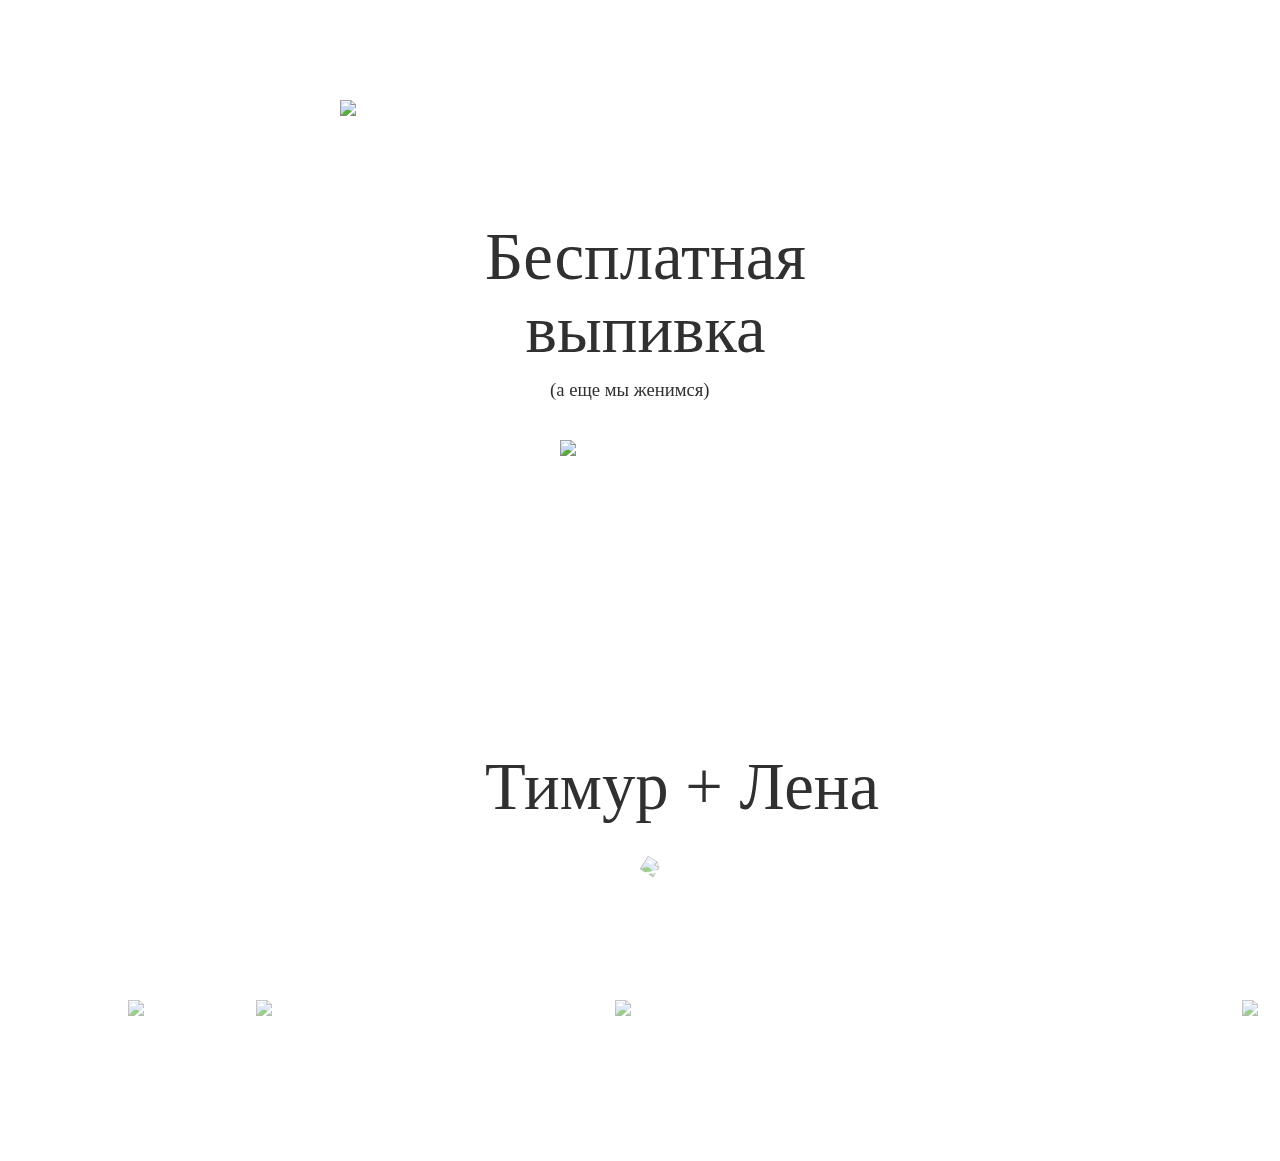
==== index.html @ 5c330d3d "Rename invitation.html to index.html" ====
<!DOCTYPE html>
<html lang="ru">
  <head>
    <meta charset="utf-8">
    <title>WEDDING INVITATION</title>
    <link rel="stylesheet" href="invitation.css">
    <link rel="stylesheet" href="adaptive.css">
  </head>
  <body>
    <div class="card">         
         <img src="img/wraith.jpg" class="wraith">  
         <span class="header">Бесплатная <br> выпивка</span>
         <span class="subscript">(а еще мы женимся)</span>
         <img src="img/cups.png" class="cups"> 
         <span class="sign">Тимур + Лена</span>
    </div>
    <div class="bg">
         <img src="img/green-stain-1.png" class="green-stain-1">
         <img src="img/green-stain-2.png" class="green-stain-2">
         <img src="img/green-stain-3.png" class="green-stain-3">
         <img src="img/red-stain-1.png" class="red-stain-1">
         <img src="img/red-stain-2.png" class="red-stain-2">
         <img src="img/red-stain-2.png" class="red-stain-3">
    </div>             
        
  </body>
</html>
---- invitation.css ----
body {
    background: url("img/watercolor-bg.jpg") repeat repeat;
    margin: 0;
    background-blend-mode: darken ;
}

.card {
    position: relative;
    margin:0 auto;
    margin-top: 100px;
    width: 900px; 
    height: 900px;
}

span.header, span.sign{
    padding: 0;
    font-family: 'Rozovii Chulok';
    font-style: normal;
    font-weight: 400;
    font-size: 50pt;
    line-height: 110%;
    text-align: center;
    color: #303030;
}

.header{
    position: absolute;
    top: 120px;
    left: 295px;
}

.cups{
    position: absolute;
    top: 340px;
    left: 370px;
    width:170px;
    
}

.subscript{
    position: absolute;
    top: 280px;
    left: 360px;
    padding: 0;
    font-family: 'Bookman Old Style';
    font-style: normal;
    font-weight: 400;
    font-size: 14pt;
    line-height: 110%;
    text-align: center;
    color: #303030;

}

.wraith{
    position: absolute;
    mix-blend-mode: darken;
    object-fit: contain;
    width: 600px; 
    height: auto;
    left: 150px;
    right: 150px;
}

.sign{
    position: absolute;
    top: 650px;
    left: 295px;
}

.bg{
    position: relative;
    max-width: 1920px; 
}

[class*="stain"]{
    mix-blend-mode:multiply;
    opacity: 0.6;
    width: 550px;
    height: auto;
}

.green-stain-1{
    position: absolute;
    top: 10%;
    left: 10%;    
}

.green-stain-2{
    position: absolute;
    top: 55%;
    right: 10%;
    transform: rotate(32deg);
}

.green-stain-3{
    position: absolute;
    top: -35%;
    right: 9%;
}

.red-stain-1{
    position: absolute;
    top: -40%;
    left: -20%;
}

.red-stain-2{
    position: absolute;
    top: 20%;
    right: -40%;
}

.red-stain-3{
    position: absolute;
    top: 55%;
    left: 20%;
}
---- adaptive.css ----
@media only screen and (max-device-width : 480px) {

.card{
    width: 100%;
}

.wraith{
    width: 100%;
    left: 0;
}

.cups{
    width: 30%;
    top: 60%;
    left:35%;
}
span.header, span.sign{
    font-size: 84pt;
}

.header{
    top: 20%;
    left: 24%;
}

.sign{
    top: 110%;
    left: 24%;
}
.subscript{
    font-size: 24pt;
    top: 50%;
    left: 34%;
}
}
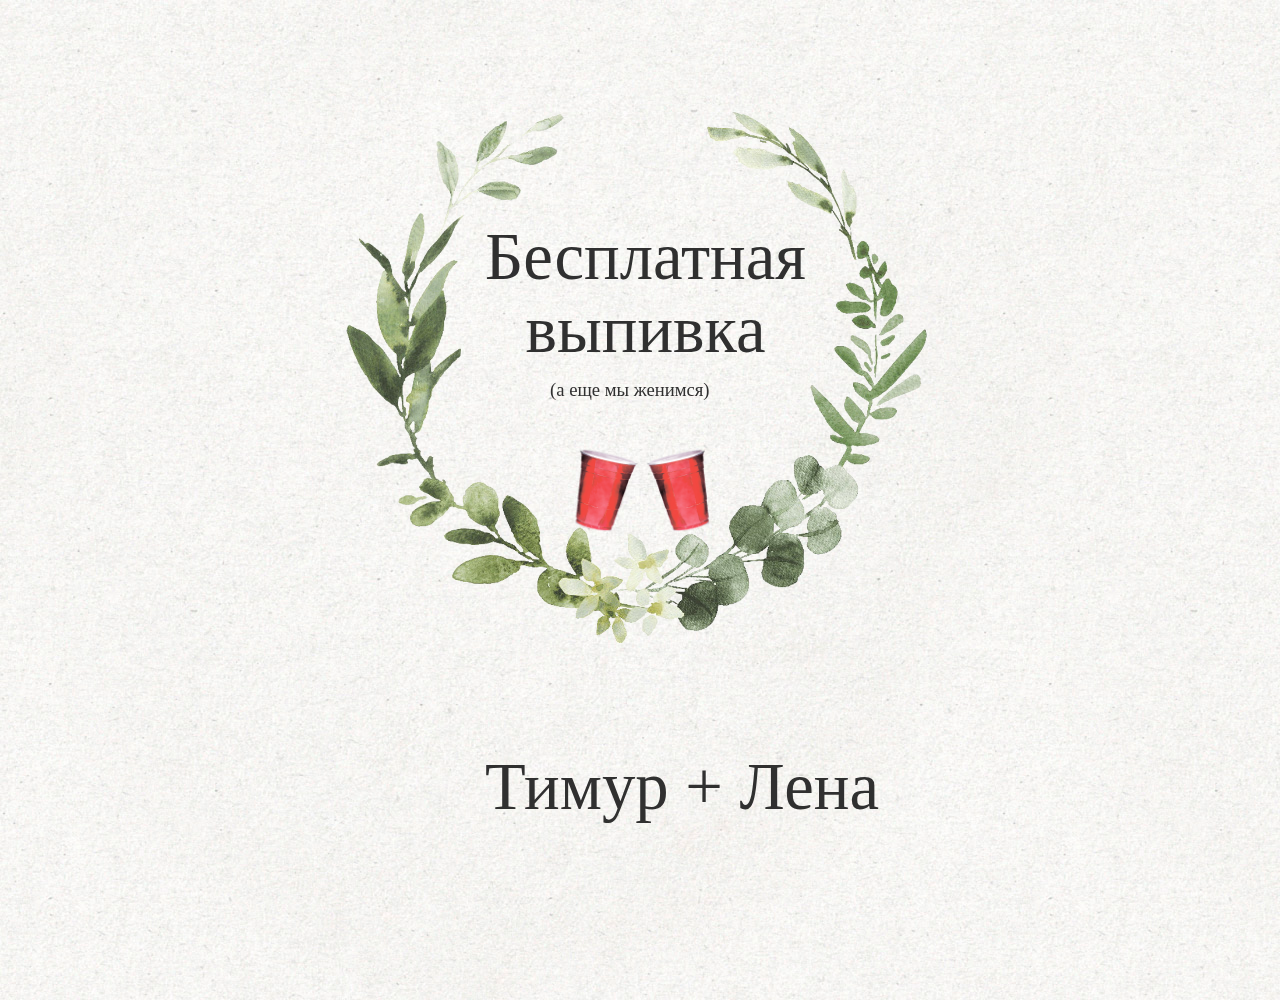
==== commit 124caf39: "Update index.html" ====
--- a/index.html
+++ b/index.html
@@ -14,14 +14,14 @@
          <img src="img/cups.png" class="cups"> 
          <span class="sign">Тимур + Лена</span>
     </div>
-    <div class="bg">
+    <!--<div class="bg">
          <img src="img/green-stain-1.png" class="green-stain-1">
          <img src="img/green-stain-2.png" class="green-stain-2">
          <img src="img/green-stain-3.png" class="green-stain-3">
          <img src="img/red-stain-1.png" class="red-stain-1">
          <img src="img/red-stain-2.png" class="red-stain-2">
          <img src="img/red-stain-2.png" class="red-stain-3">
-    </div>             
+    </div> -->            
         
   </body>
 </html>
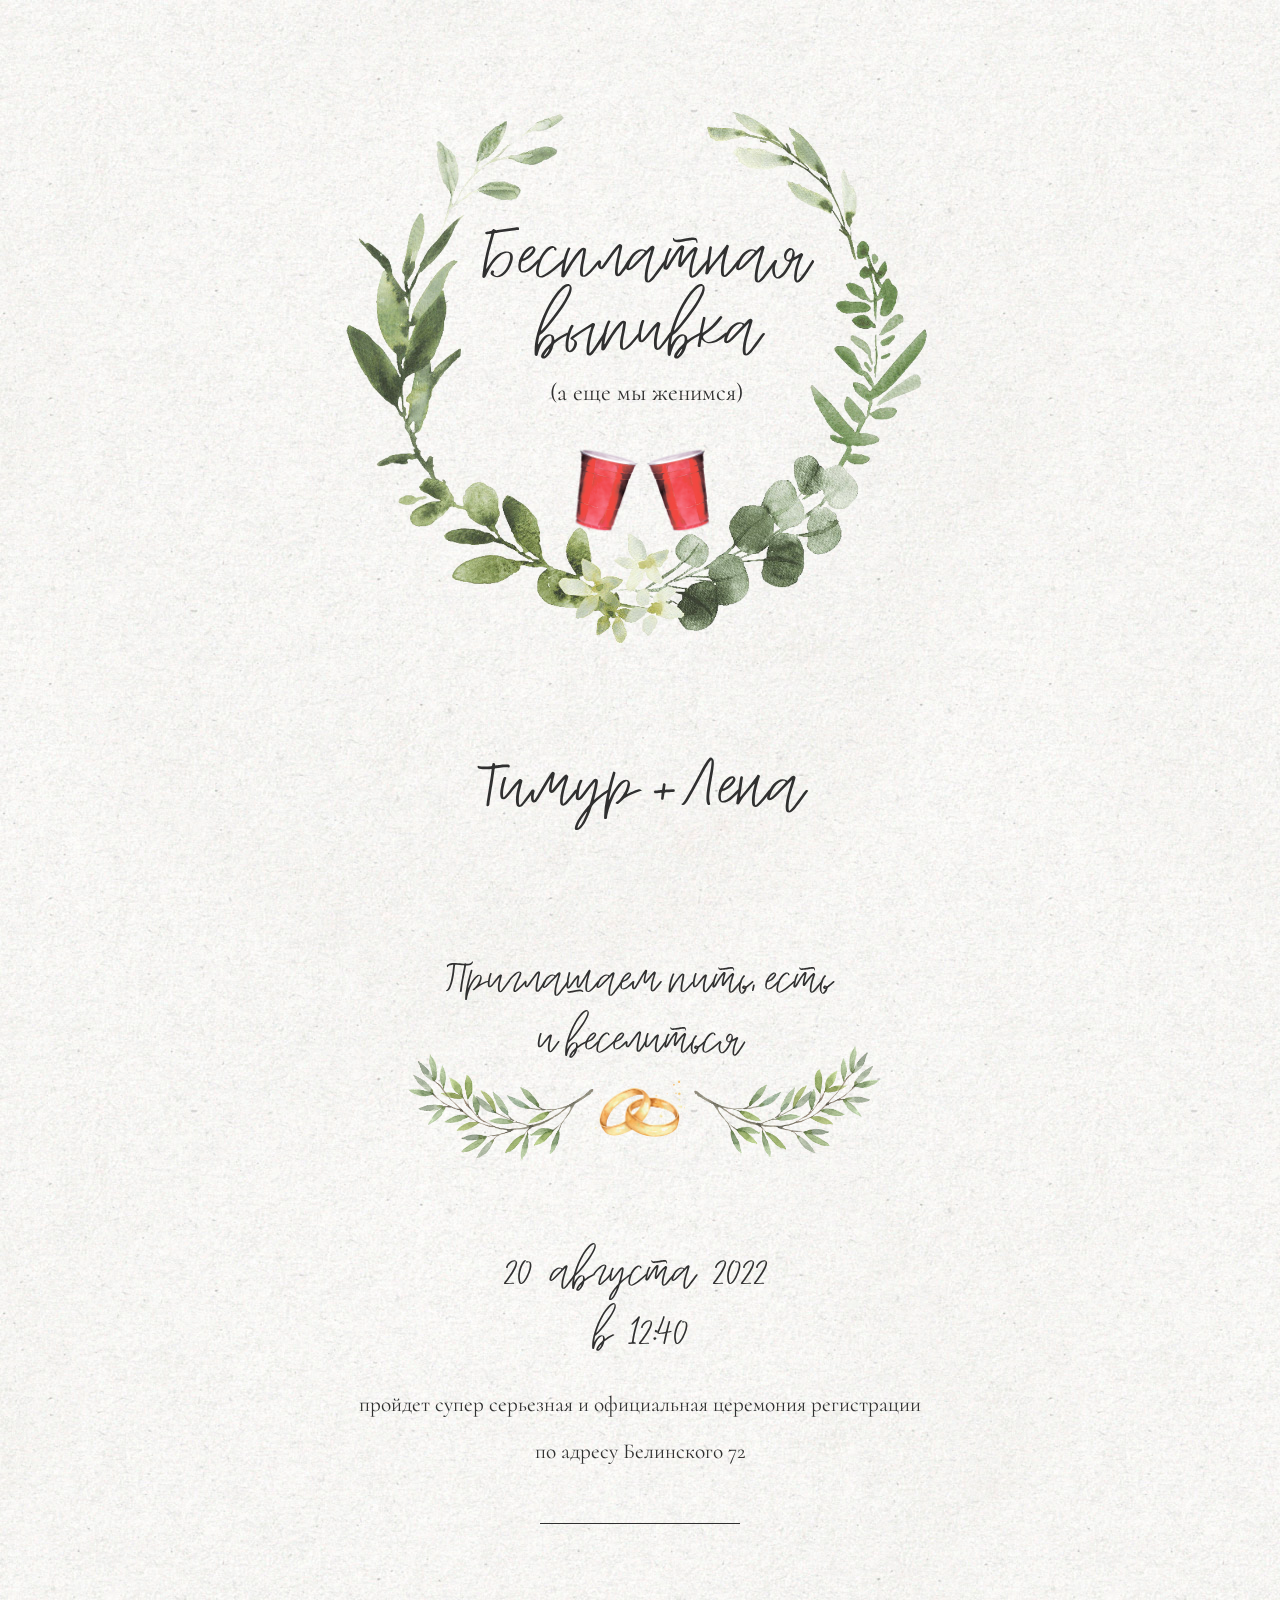
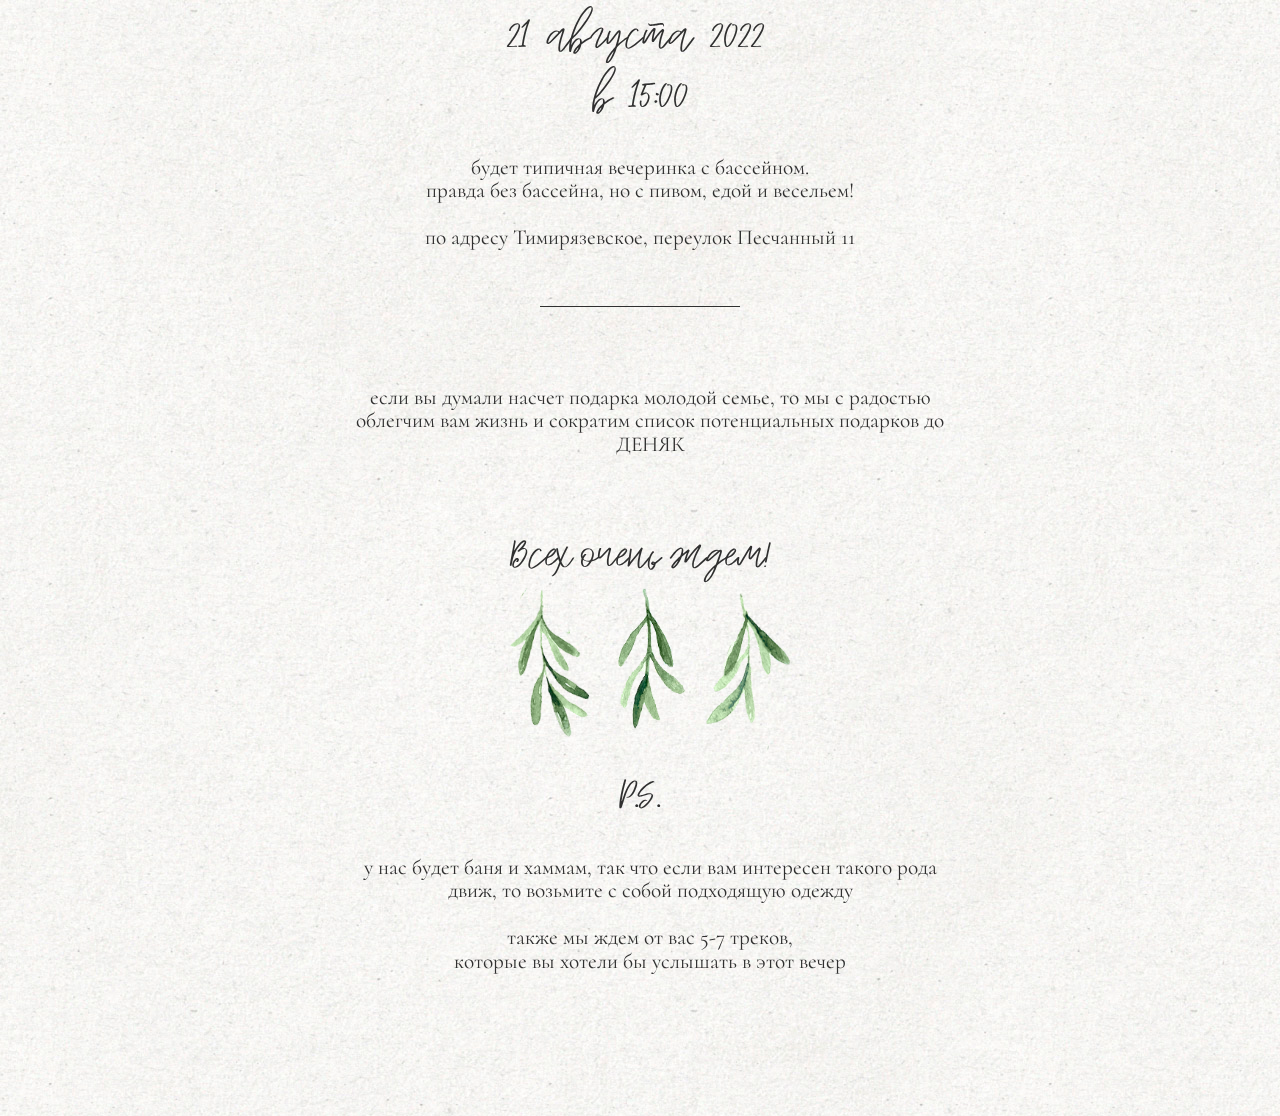
==== commit 4bdef0b4: "Add files via upload" ====
--- a/index.html
+++ b/index.html
@@ -14,14 +14,37 @@
          <img src="img/cups.png" class="cups"> 
          <span class="sign">Тимур + Лена</span>
     </div>
-    <!--<div class="bg">
-         <img src="img/green-stain-1.png" class="green-stain-1">
-         <img src="img/green-stain-2.png" class="green-stain-2">
-         <img src="img/green-stain-3.png" class="green-stain-3">
-         <img src="img/red-stain-1.png" class="red-stain-1">
-         <img src="img/red-stain-2.png" class="red-stain-2">
-         <img src="img/red-stain-2.png" class="red-stain-3">
-    </div> -->            
-        
+    
+    <div class="transition-block">
+      <span class="h1">Приглашаем пить, есть<br> и веселиться</span>
+      <img src="img/branch.png" class="branch">
+      <img src="img/rings.png" class="rings">
+    </div>
+
+    <div class="block-1">
+      <pre><span class="date">20  августа  2022 <br>в  12:40</span></pre>
+      <p>пройдет супер серьезная и официальная церемония регистрации <br> <br>по адресу Белинского 72</p>
+      <div class="line"></div>   
+    </div>       
+    
+    <div class="block-2">
+      <pre><span class="date">21  августа  2022 <br>в  15:00</span></pre>
+      <p>будет типичная вечеринка с бассейном. <br> правда без бассейна, но с пивом, едой и весельем! <br> <br>по адресу Тимирязевское, переулок Песчанный 11</p>
+      <div class="line"></div> 
+    </div>         
+   
+    <div class="block-3">
+      <p>если вы думали насчет подарка молодой семье, то мы с радостью облегчим вам жизнь и сократим список потенциальных подарков до ДЕНЯК</p>
+    </div>
+
+    <div class="block-last"> 
+      <span class="h1">Всех очень ждем!</span>
+      <img class="three-branches" src="img/3branches.png">
+    </div>
+           
+    <div class="block-ps">
+      <span class="h1">P.S.</span>
+      <p>у нас будет баня и хаммам, так что если вам интересен такого рода движ, то возьмите с собой подходящую одежду <br> <br> также мы ждем от вас 5-7 треков, <br> которые вы хотели бы услышать в этот вечер</dr></p>
+    </div>
   </body>
 </html>
--- a/invitation.css
+++ b/invitation.css
@@ -1,21 +1,40 @@
+@font-face {
+	font-family: 'Rozovii-Chulok';
+	src: url('fonts/Rozovii-Chulok.eot');
+	src: local('☺'), url('fonts/Rozovii-Chulok.woff') format('woff'), url('fonts/Rozovii-Chulok.ttf') format('truetype'), url('fonts/Rozovii-Chulok.svg') format('svg');
+	font-weight: normal;
+	font-style: normal;
+}
+
+@font-face {
+	font-family: 'Cormorant-Regular';
+	src: url('fonts/Cormorant-Regular.eot');
+	src: local('☺'), url('fonts/Cormorant-Regular.woff') format('woff'), url('fonts/Cormorant-Regular.ttf') format('truetype'), url('fonts/Cormorant-Regular.svg') format('svg');
+	font-weight: normal;
+	font-style: normal;
+}
+
+/* фон */
 
 body {
     background: url("img/watercolor-bg.jpg") repeat repeat;
     margin: 0;
     background-blend-mode: darken ;
 }
+
+ /* главная */
 
 .card {
     position: relative;
     margin:0 auto;
     margin-top: 100px;
     width: 900px; 
-    height: 900px;
+    height: 850px;
 }
 
 span.header, span.sign{
     padding: 0;
-    font-family: 'Rozovii Chulok';
+    font-family: 'Rozovii-Chulok';
     font-style: normal;
     font-weight: 400;
     font-size: 50pt;
@@ -34,8 +53,7 @@
     position: absolute;
     top: 340px;
     left: 370px;
-    width:170px;
-    
+    width:170px;    
 }
 
 .subscript{
@@ -43,14 +61,13 @@
     top: 280px;
     left: 360px;
     padding: 0;
-    font-family: 'Bookman Old Style';
-    font-style: normal;
-    font-weight: 400;
-    font-size: 14pt;
+    font-family: 'Cormorant-Regular';
+    font-style: normal;
+    font-weight: 400;
+    font-size: 18pt;
     line-height: 110%;
     text-align: center;
     color: #303030;
-
 }
 
 .wraith{
@@ -69,51 +86,131 @@
     left: 295px;
 }
 
-.bg{
-    position: relative;
-    max-width: 1920px; 
-}
-
-[class*="stain"]{
-    mix-blend-mode:multiply;
-    opacity: 0.6;
-    width: 550px;
-    height: auto;
-}
-
-.green-stain-1{
-    position: absolute;
-    top: 10%;
-    left: 10%;    
-}
-
-.green-stain-2{
-    position: absolute;
-    top: 55%;
-    right: 10%;
-    transform: rotate(32deg);
-}
-
-.green-stain-3{
-    position: absolute;
-    top: -35%;
-    right: 9%;
-}
-
-.red-stain-1{
-    position: absolute;
-    top: -40%;
-    left: -20%;
-}
-
-.red-stain-2{
+/* блоки */
+
+div.transition-block{
+    height: 280px;
+}
+
+[class*=block] {
+    position: relative;    
+    margin: 0 auto;
+    width: 700px;
+    height: 350px;    
+    
+}
+
+/* перехожной блок */
+
+div.transition-block span{
+    text-align: center;
+    width: 700px;    
+    margin: 0 auto;
+}
+
+.rings{
+    position: absolute;
+    mix-blend-mode: darken;
+    top: 130px;  
+    left: 42%;
+    width: 110px;  
+}
+
+.branch{
+    position: absolute;
+    top: 80px;
+    left: 15%;    
+    width:500px;
+}
+
+/* остальные блоки */
+
+[class*=block] .date, .h1{
+    display: inline-block;
+    position: absolute;
+    text-align: center;
+    font-family: 'Rozovii-Chulok';
+    font-style: normal;
+    font-weight: 400;
+    font-size: 32pt;
+    line-height: 140%;
+    width: 700px;
+    margin: 0 auto;
+    color: #303030;
+}
+
+[class*=block] p{
+    position: absolute;
+    padding-top: 150px;
+    text-align: center;
+    font-family: 'Cormorant-Regular';
+    font-style: normal;
+    font-weight: 400;
+    font-size: 16pt;
+    line-height: 110%;
+    width: 700px;
+    margin: 0 auto;
+    color: #303030;
+}
+
+div.block-3{
+    text-align: center;
+    width: 700px;
+    height: 140px;
+    margin: 0 auto;
+    padding-top: 30px;
+}
+
+div.block-3 p{
+    text-align: center;
+    width: 600px;
+    margin: 0 auto;
+    padding-top: 0; 
+    padding-left: 60px;   
+}
+
+span.h1 {
+    width: 700px;
+    margin: 0 auto;
+    text-align: center;
+}
+
+.block-3{
+    height: 140px;
+}
+
+.block-last{
+    height: 240px;
+}
+
+.line{
+    margin-bottom: 50px;
+    padding-top: 280px;
+    width: 200px;  
+    margin: 0 auto;
+    border-bottom: #303030 1px solid;       
+}
+
+.block-2 .line{
+    padding-top: 300px;
+}
+
+.block-last .line{
+    padding-top: 120px;
+}
+
+
+div.block-ps p{
+    text-align: center;
+    width: 600px;
+    margin: 0 auto;
+    padding-top: 90px;  
+    padding-left: 60px; 
+}
+
+.three-branches{
     position: absolute;
     top: 20%;
-    right: -40%;
-}
-
-.red-stain-3{
-    position: absolute;
-    top: 55%;
-    left: 20%;
-}+    left: 30%;    
+    width:300px;
+}
--- a/adaptive.css
+++ b/adaptive.css
@@ -24,12 +24,97 @@
 }
 
 .sign{
-    top: 110%;
+    top: 120%;
     left: 24%;
 }
 .subscript{
-    font-size: 24pt;
+    font-size: 32pt;
     top: 50%;
     left: 34%;
 }
+
+[class*=block]{
+    position: relative;
+    width: 100%;
+    top: 190%;
+    bottom: 150%;
 }
+
+div.transition-block span{
+    font-size: 52pt;
+    left: 15%;
+    top: 180%;
+}
+
+.rings{
+    width: 20%;
+    top: 270%;
+    left:40%;
+}
+
+.branch{
+    width: 80%;
+    top: 245%;
+    left:10%;
+}
+
+[class*=block] .date, .h1{
+    font-size: 52pt;
+    left: 16%;
+    top: 220%;
+}
+
+[class*=block] p{
+    position: absolute;
+    font-size: 32pt;
+    top: 240%;
+    left: 17%;
+    width: 70%;
+}
+
+div.block-2 .date{
+    top: 280%;
+}
+
+.three-branches{
+    top:650%;
+    left: 38%;
+}
+
+div.block-last .h1{
+    top:610%;
+}
+
+div.block-2 p{
+    top:300%;
+}
+
+div.block-3 p{
+    top:780%;
+    left: -8%;
+    min-width: 750px;
+}
+
+div.block-ps .h1{ 
+    top: 470%;
+}
+
+div.block-ps p{ 
+    top: 490%;
+    padding-bottom: 80px;
+}
+
+.block-1 div.line{
+    position: absolute;
+    top: 285%;
+    width: 40%;
+    left: 32%;
+}
+
+.block-2 div.line{
+    position: absolute;
+    top: 365%;
+    width: 40%;
+    left: 32%;
+}
+}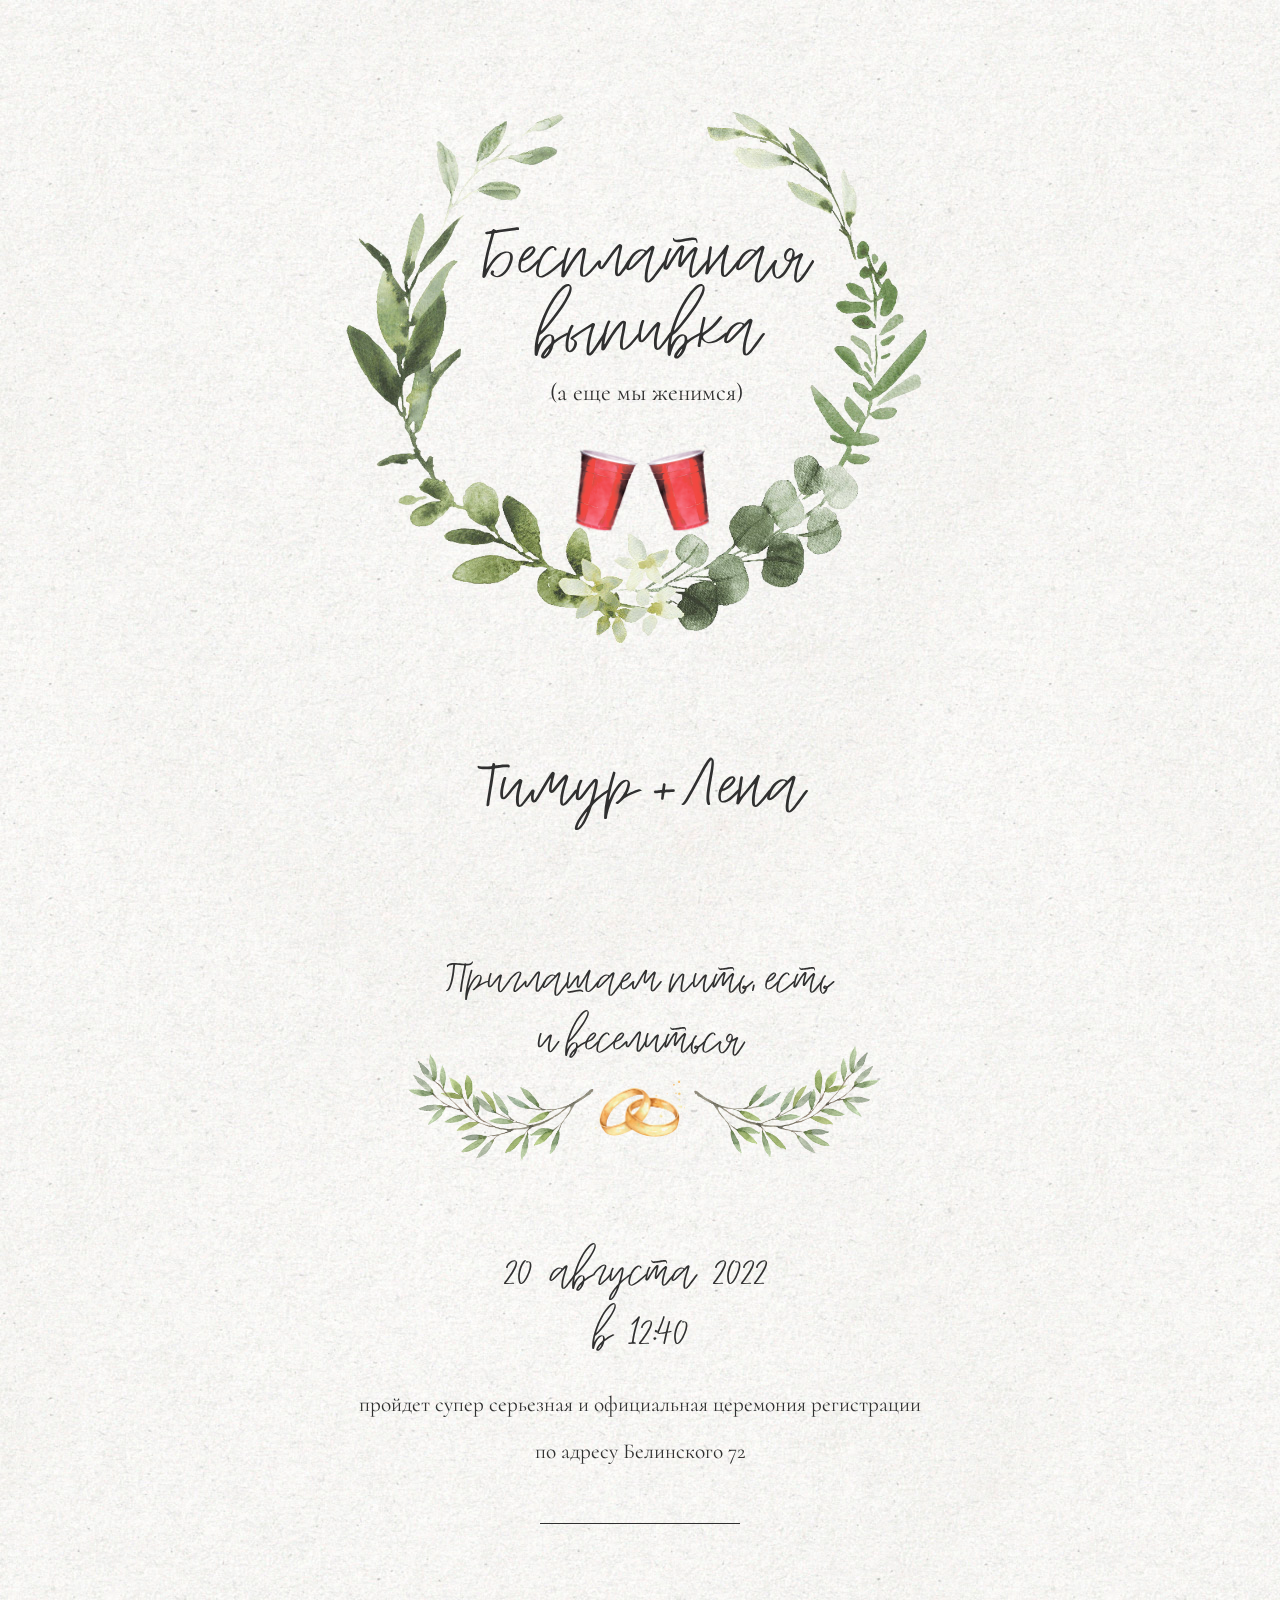
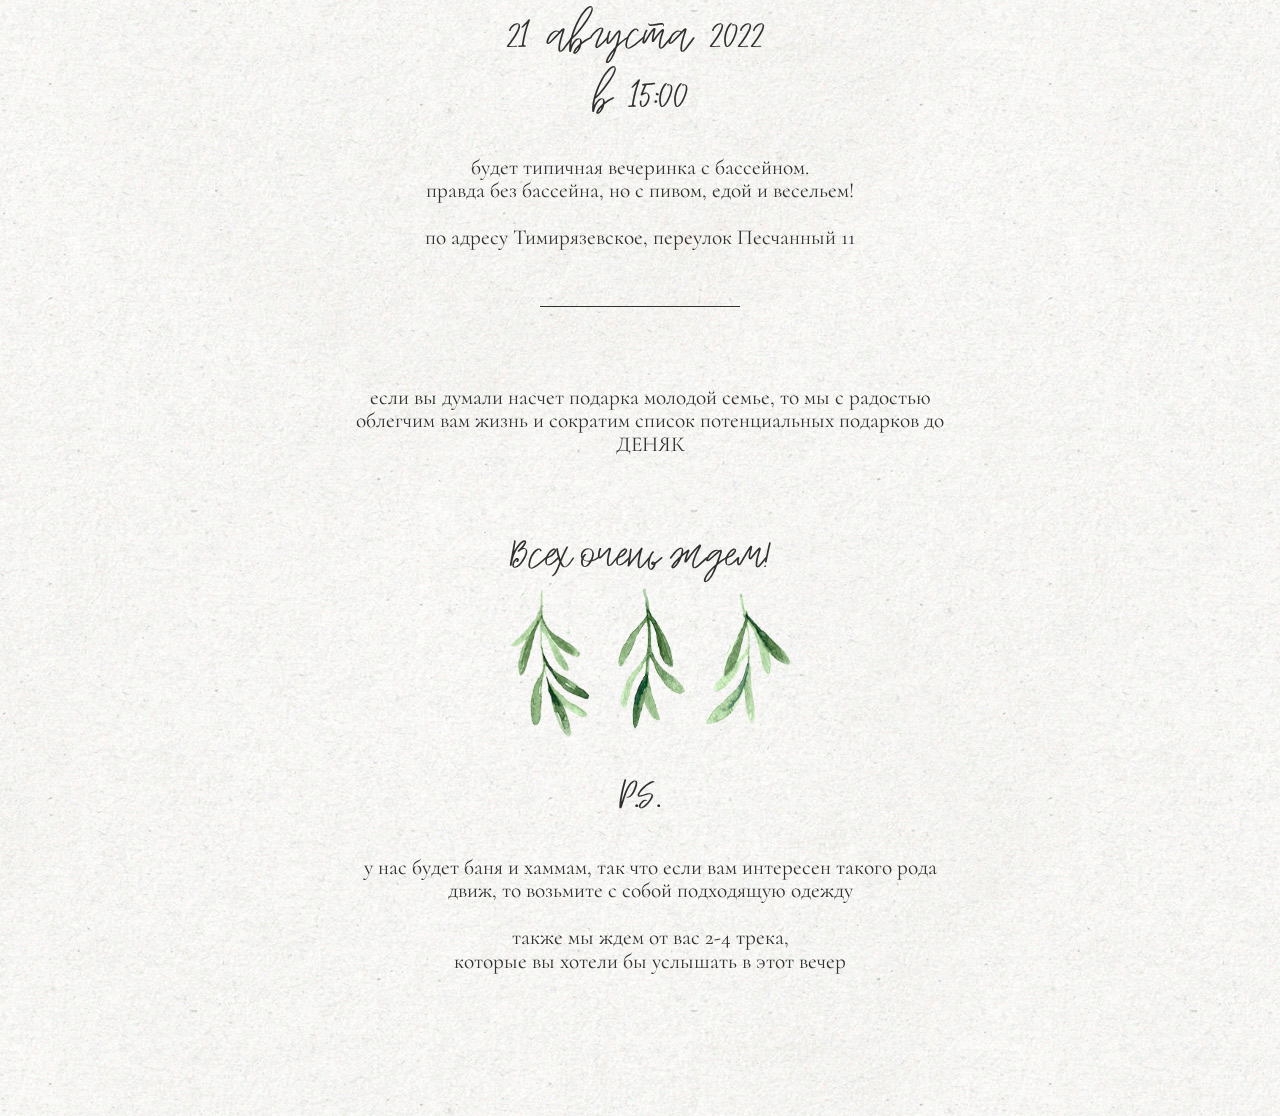
==== commit c53391cb: "Update index.html" ====
--- a/index.html
+++ b/index.html
@@ -44,7 +44,7 @@
            
     <div class="block-ps">
       <span class="h1">P.S.</span>
-      <p>у нас будет баня и хаммам, так что если вам интересен такого рода движ, то возьмите с собой подходящую одежду <br> <br> также мы ждем от вас 5-7 треков, <br> которые вы хотели бы услышать в этот вечер</dr></p>
+      <p>у нас будет баня и хаммам, так что если вам интересен такого рода движ, то возьмите с собой подходящую одежду <br> <br> также мы ждем от вас 2-4 трека, <br> которые вы хотели бы услышать в этот вечер</dr></p>
     </div>
   </body>
 </html>
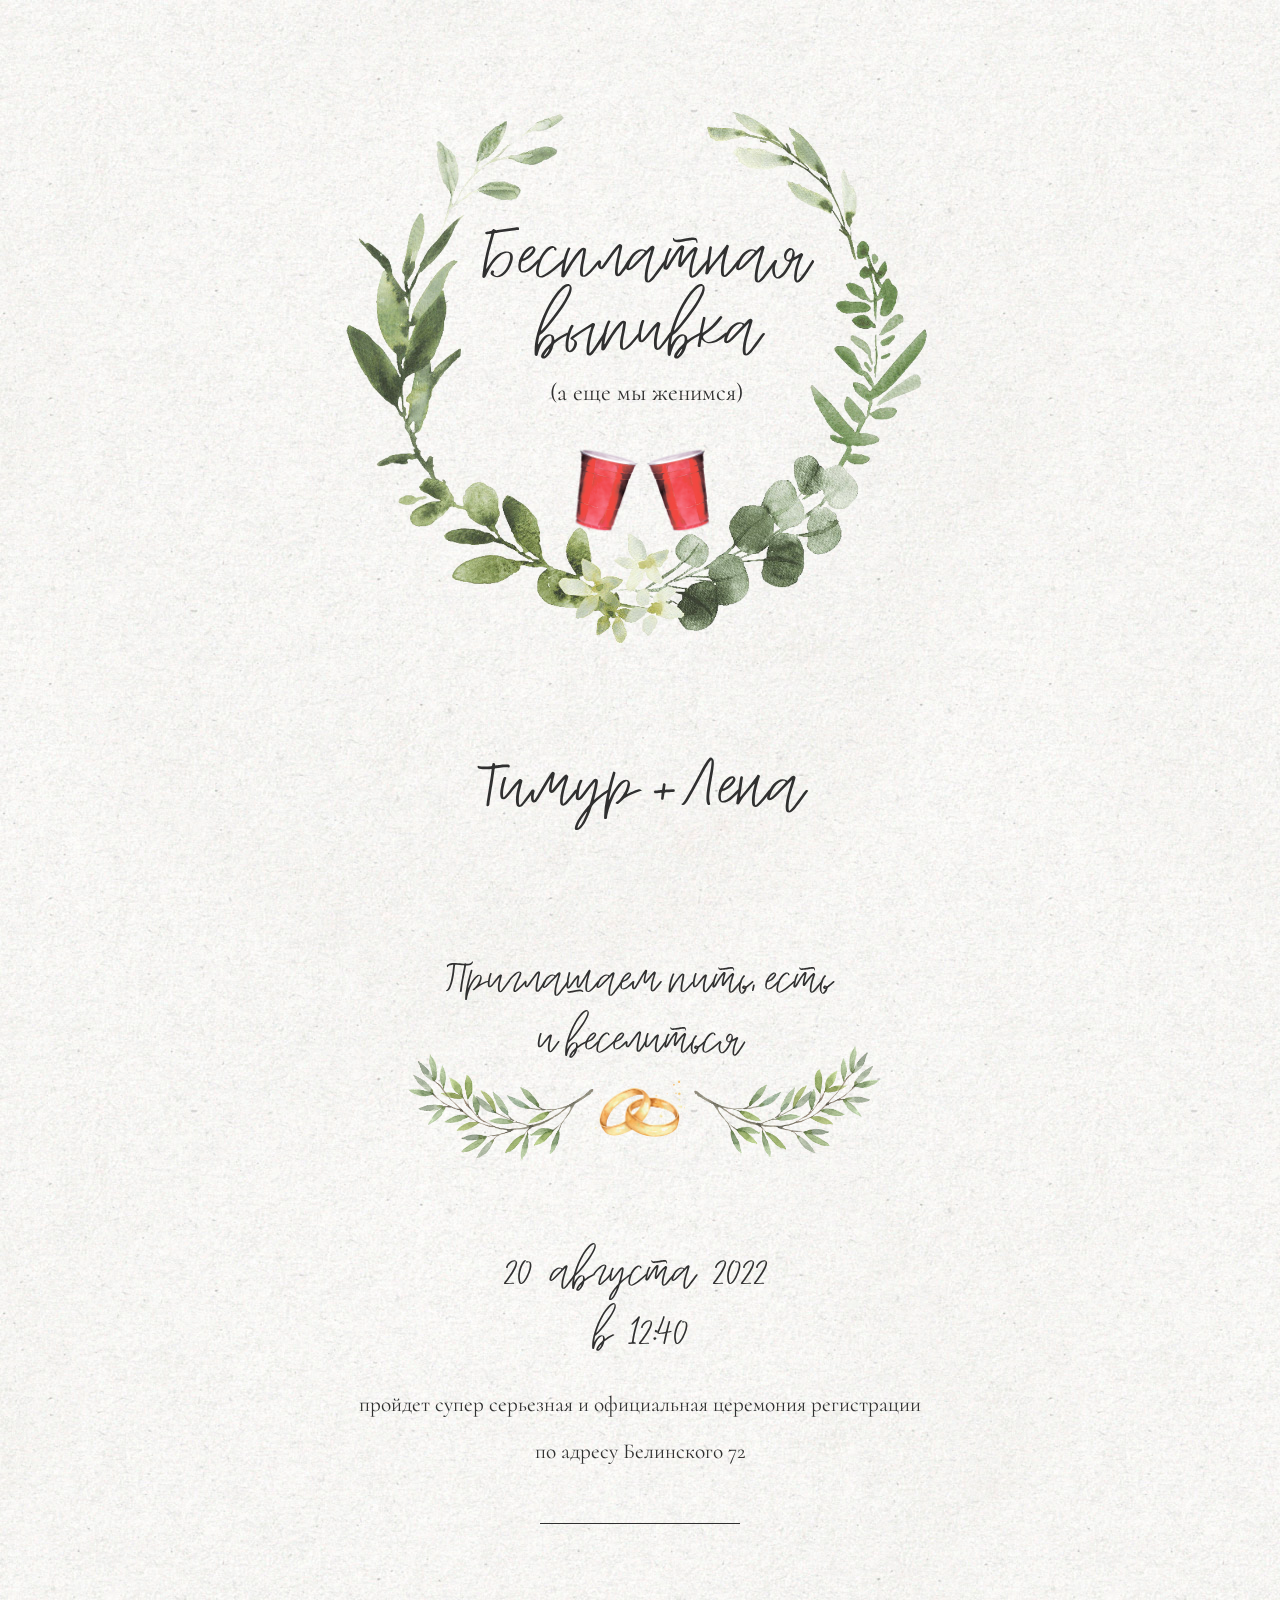
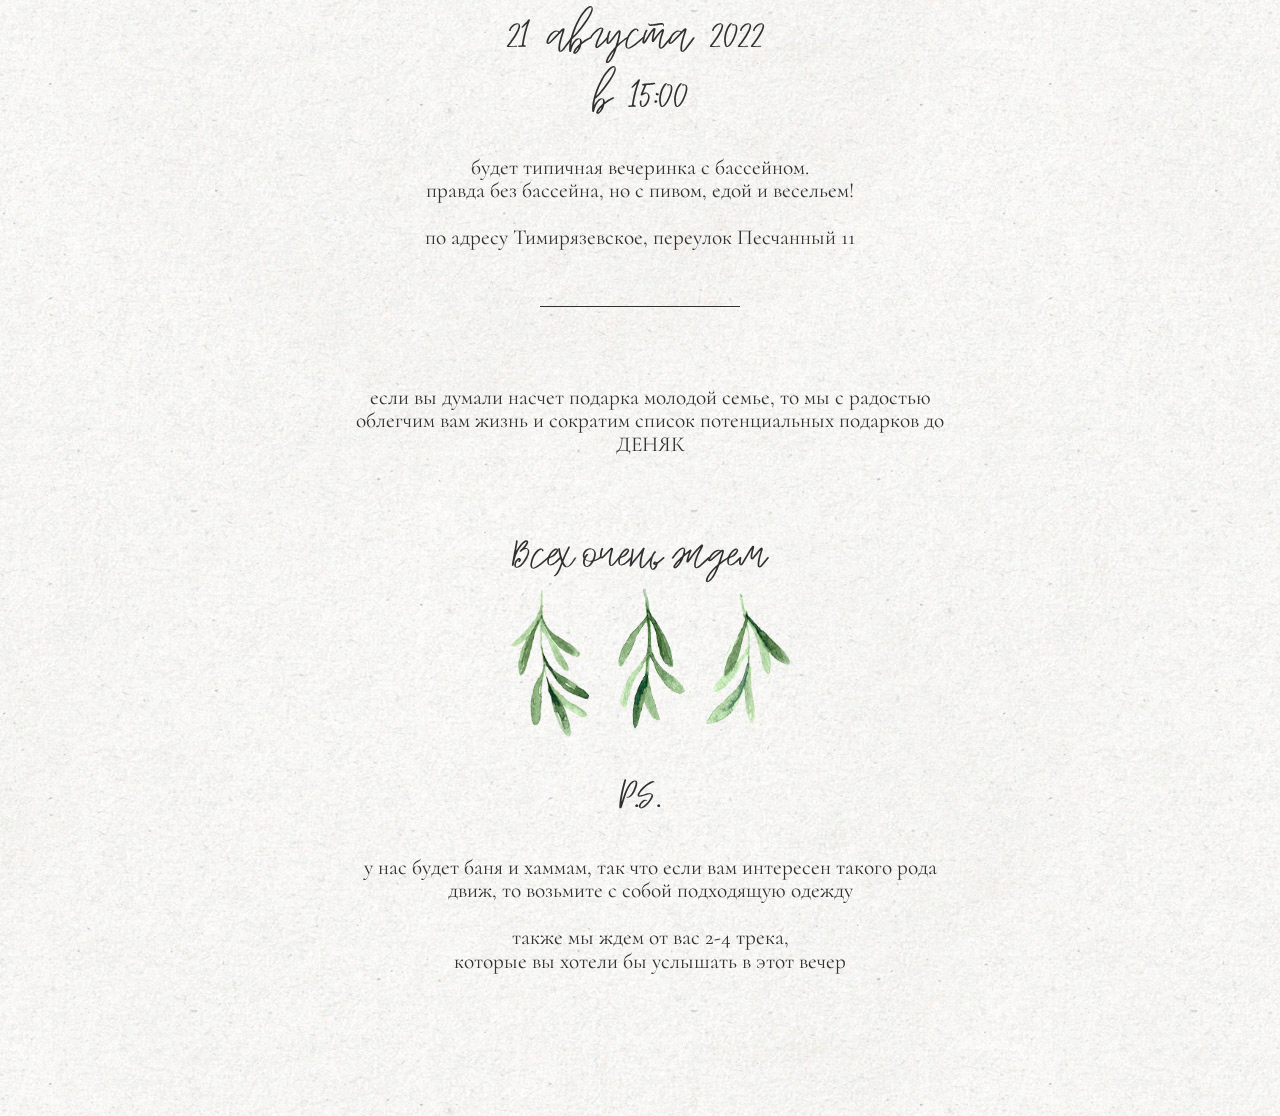
==== commit ac704427: "Update index.html" ====
--- a/index.html
+++ b/index.html
@@ -38,7 +38,7 @@
     </div>
 
     <div class="block-last"> 
-      <span class="h1">Всех очень ждем!</span>
+      <span class="h1">Всех очень ждем</span>
       <img class="three-branches" src="img/3branches.png">
     </div>
            
--- a/adaptive.css
+++ b/adaptive.css
@@ -1,6 +1,7 @@
 @media only screen and (max-device-width : 480px) {
 
 .card{
+   margin: 120px 0;
     width: 100%;
 }
 
@@ -38,24 +39,25 @@
     width: 100%;
     top: 190%;
     bottom: 150%;
+    left: -2%;
 }
 
 div.transition-block span{
     font-size: 52pt;
-    left: 15%;
+    left: 17%;
     top: 180%;
 }
 
 .rings{
     width: 20%;
     top: 270%;
-    left:40%;
+    left:43%;
 }
 
 .branch{
     width: 80%;
     top: 245%;
-    left:10%;
+    left:12%;
 }
 
 [class*=block] .date, .h1{
@@ -77,8 +79,9 @@
 }
 
 .three-branches{
-    top:650%;
-    left: 38%;
+    width: 45%;
+    top:640%;
+    left: 30%;
 }
 
 div.block-last .h1{
@@ -100,8 +103,10 @@
 }
 
 div.block-ps p{ 
-    top: 490%;
-    padding-bottom: 80px;
+    top: 480%;
+    padding-bottom: 100px;
+    min-width: 800px;
+    left: 5%;
 }
 
 .block-1 div.line{
@@ -117,4 +122,4 @@
     width: 40%;
     left: 32%;
 }
-}+}
